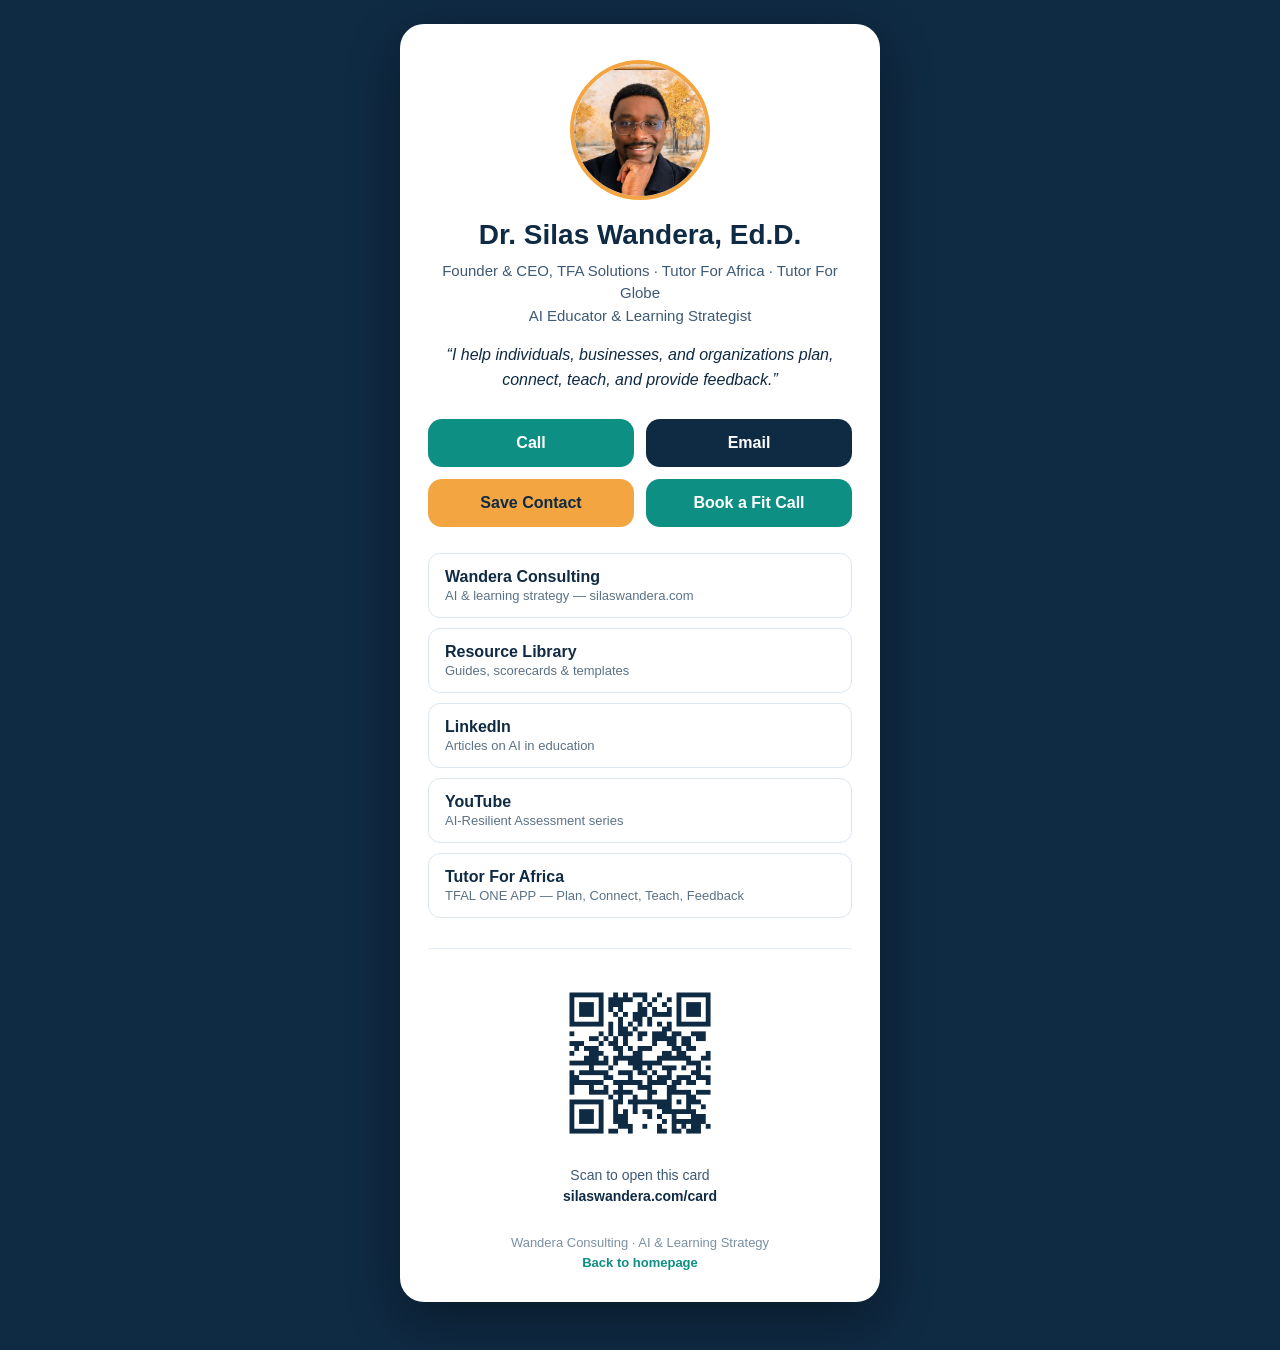
==== card/index.html @ 445f1c22 "Add digital business card page" ====
<!DOCTYPE html>
<html lang="en">
<head>
<meta charset="UTF-8">
<meta name="viewport" content="width=device-width, initial-scale=1.0">
<title>Dr. Silas Wandera — Digital Business Card</title>
<meta name="description" content="Dr. Silas Wandera — Founder & CEO, TFA Solutions. I help individuals, businesses, and organizations plan, connect, teach, and provide feedback.">
<style>
  * { margin: 0; padding: 0; box-sizing: border-box; }
  body { font-family: -apple-system, BlinkMacSystemFont, "Segoe UI", Roboto, Helvetica, Arial, sans-serif; background: #0f2a43; color: #1c2b3a; min-height: 100vh; display: flex; justify-content: center; padding: 24px 16px 48px; }
  .card { background: #ffffff; border-radius: 24px; max-width: 480px; width: 100%; padding: 36px 28px 28px; text-align: center; box-shadow: 0 18px 50px rgba(0,0,0,.35); }
  .avatar { width: 140px; height: 140px; border-radius: 50%; object-fit: cover; border: 4px solid #f2a541; display: block; margin: 0 auto 18px; }
  h1 { font-size: 28px; line-height: 1.2; color: #0f2a43; }
  .titles { margin-top: 8px; font-size: 15px; line-height: 1.5; color: #3d5a74; }
  .kicker { margin-top: 16px; font-size: 16px; line-height: 1.55; color: #0f2a43; font-style: italic; }
  .actions { display: grid; grid-template-columns: 1fr 1fr; gap: 12px; margin-top: 26px; }
  .btn { display: block; padding: 15px 10px; border-radius: 14px; font-size: 16px; font-weight: 700; text-decoration: none; color: #ffffff; background: #0e8f84; }
  .btn.alt { background: #0f2a43; }
  .btn.amber { background: #f2a541; color: #0f2a43; }
  .links { margin-top: 26px; text-align: left; }
  .links a { display: block; padding: 14px 16px; margin-bottom: 10px; border: 1.5px solid #dbe6ef; border-radius: 12px; text-decoration: none; color: #0f2a43; font-size: 16px; font-weight: 600; }
  .links a span { display: block; font-size: 13px; font-weight: 400; color: #5b7286; margin-top: 2px; }
  .qr { margin-top: 30px; padding-top: 24px; border-top: 1.5px solid #e6edf3; }
  .qr img { width: 180px; height: 180px; }
  .qr p { font-size: 14px; color: #3d5a74; margin-top: 8px; line-height: 1.5; }
  .qr .url { font-weight: 700; color: #0f2a43; }
  footer { margin-top: 26px; font-size: 13px; color: #7b90a3; line-height: 1.6; }
  footer a { color: #0e8f84; font-weight: 600; text-decoration: none; }
</style>
</head>
<body>
  <main class="card">
    <img class="avatar" src="[data-uri]" alt="Dr. Silas Wandera">
    <h1>Dr. Silas Wandera, Ed.D.</h1>
    <p class="titles">Founder &amp; CEO, TFA Solutions &middot; Tutor For Africa &middot; Tutor For Globe<br>AI Educator &amp; Learning Strategist</p>
    <p class="kicker">&ldquo;I help individuals, businesses, and organizations plan, connect, teach, and provide feedback.&rdquo;</p>
    <div class="actions">
      <a class="btn" href="tel:+16096941417">Call</a>
      <a class="btn alt" href="mailto:swandera@tutorforafrica.com">Email</a>
      <a class="btn amber" href="silas-wandera.vcf" download>Save Contact</a>
      <a class="btn" href="https://calendar.google.com/calendar/u/0/appointments/schedules/AcZssZ1fkGqTwgambg86OS0ZgMbecFI0xRA0XSa_x7YVtyGVnOc66WwlP8yn5SBY0HEbW9F17prHcxYI">Book a Fit Call</a>
    </div>
    <div class="links">
      <a href="https://silaswandera.com">Wandera Consulting<span>AI &amp; learning strategy — silaswandera.com</span></a>
      <a href="https://silaswandera.com/#resources">Resource Library<span>Guides, scorecards &amp; templates</span></a>
      <a href="https://www.linkedin.com/in/silaswandera">LinkedIn<span>Articles on AI in education</span></a>
      <a href="https://www.youtube.com/@SilasWandera">YouTube<span>AI-Resilient Assessment series</span></a>
      <a href="https://tutorforafrica.com">Tutor For Africa<span>TFAL ONE APP — Plan, Connect, Teach, Feedback</span></a>
    </div>
    <div class="qr">
      <img src="[data-uri]" alt="QR code for this card">
      <p>Scan to open this card<br><span class="url">silaswandera.com/card</span></p>
    </div>
    <footer>Wandera Consulting &middot; AI &amp; Learning Strategy<br><a href="https://silaswandera.com">Back to homepage</a></footer>
  </main>
</body>
</html>
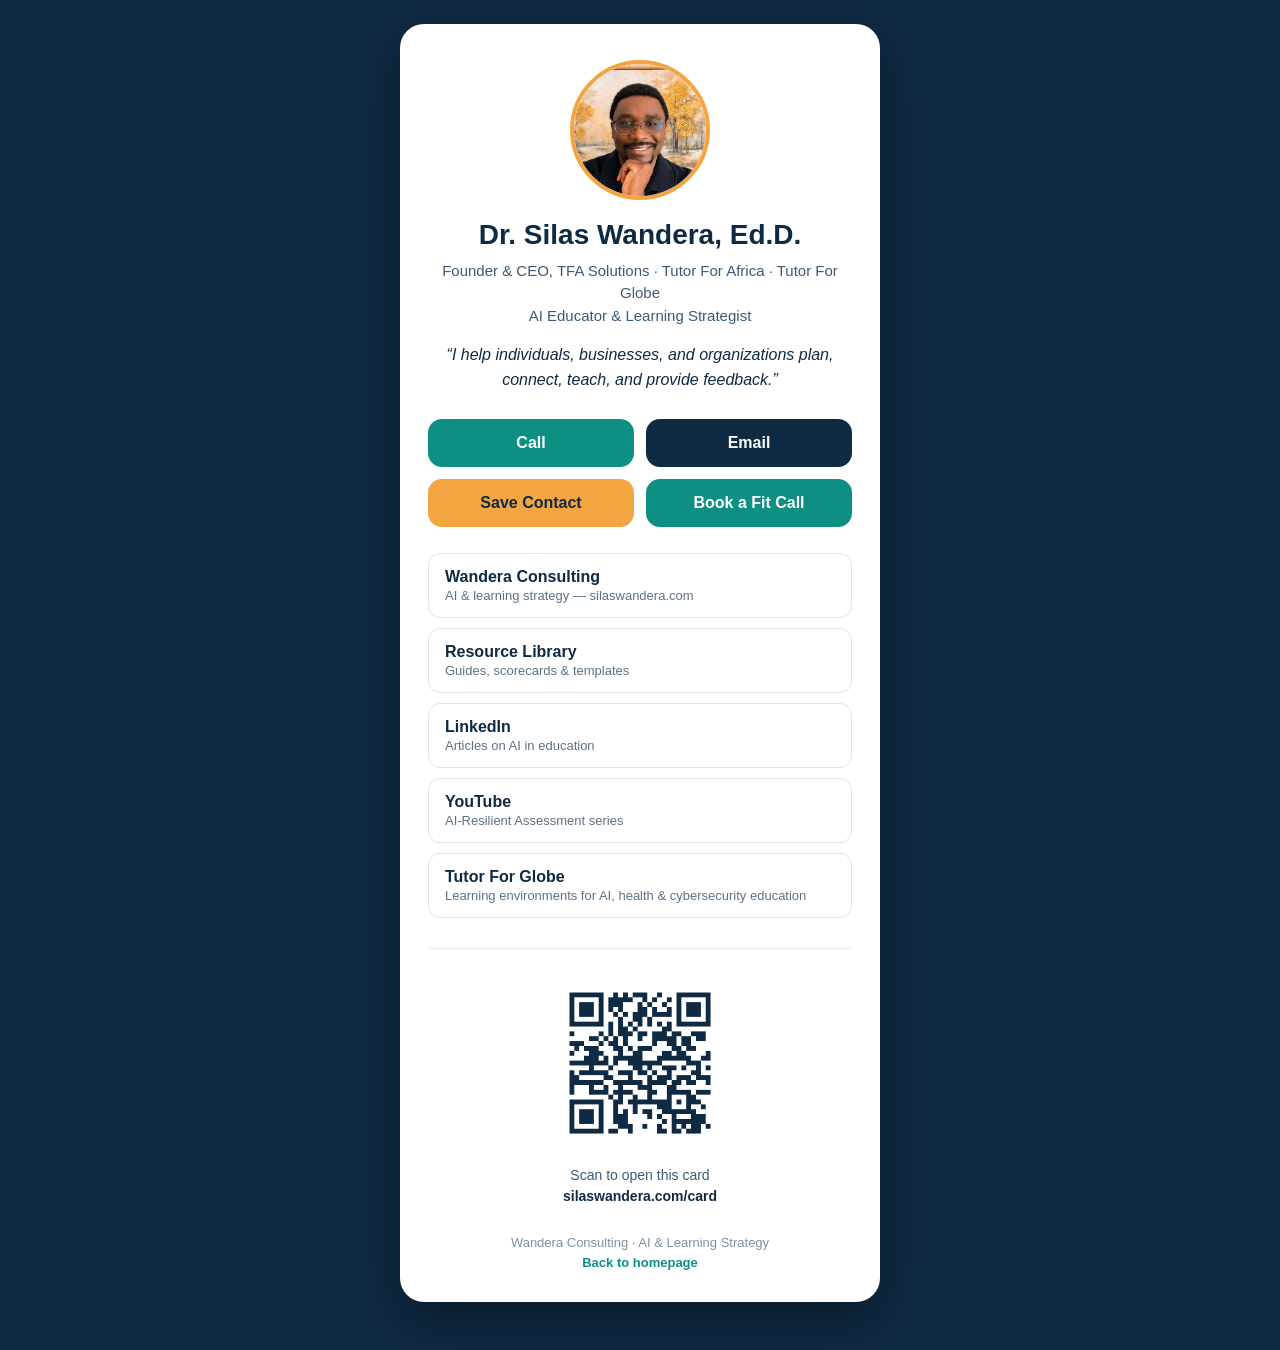
==== commit 3fbdd8a7: "Switch card link to Tutor For Globe" ====
--- a/card/index.html
+++ b/card/index.html
@@ -36,7 +36,7 @@
     <p class="kicker">&ldquo;I help individuals, businesses, and organizations plan, connect, teach, and provide feedback.&rdquo;</p>
     <div class="actions">
       <a class="btn" href="tel:+16096941417">Call</a>
-      <a class="btn alt" href="mailto:swandera@tutorforafrica.com">Email</a>
+      <a class="btn alt" href="mailto:swandera@tfalearning.com">Email</a>
       <a class="btn amber" href="silas-wandera.vcf" download>Save Contact</a>
       <a class="btn" href="https://calendar.google.com/calendar/u/0/appointments/schedules/AcZssZ1fkGqTwgambg86OS0ZgMbecFI0xRA0XSa_x7YVtyGVnOc66WwlP8yn5SBY0HEbW9F17prHcxYI">Book a Fit Call</a>
     </div>
@@ -45,7 +45,7 @@
       <a href="https://silaswandera.com/#resources">Resource Library<span>Guides, scorecards &amp; templates</span></a>
       <a href="https://www.linkedin.com/in/silaswandera">LinkedIn<span>Articles on AI in education</span></a>
       <a href="https://www.youtube.com/@SilasWandera">YouTube<span>AI-Resilient Assessment series</span></a>
-      <a href="https://tutorforafrica.com">Tutor For Africa<span>TFAL ONE APP — Plan, Connect, Teach, Feedback</span></a>
+      <a href="https://tutorforglobe.com">Tutor For Globe<span>Learning environments for AI, health &amp; cybersecurity education</span></a>
     </div>
     <div class="qr">
       <img src="[data-uri]" alt="QR code for this card">
